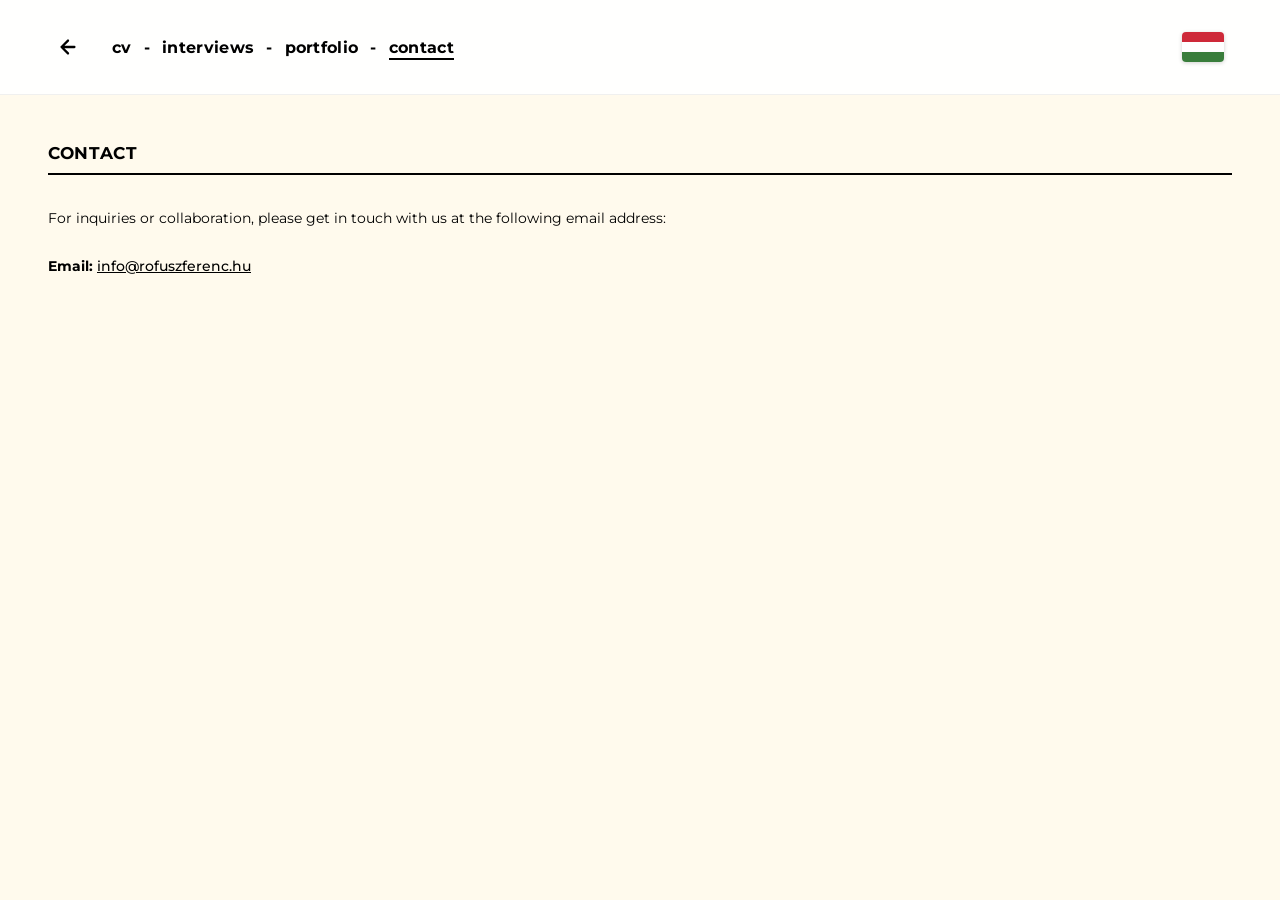
==== contact.html @ 28bcc5e5 "elso" ====
<!DOCTYPE html>
<html lang="en">
<head>
    <meta charset="UTF-8">
    <meta name="viewport" content="width=device-width, initial-scale=1.0">
    <title>Contact | Ferenc Rofusz</title>
    <meta name="description" content="Contact information for Ferenc Rofusz, Academy Award-winning animation director.">
    <link rel="preconnect" href="https://fonts.googleapis.com">
    <link rel="preconnect" href="https://fonts.gstatic.com" crossorigin>
    <link href="https://fonts.googleapis.com/css2?family=Montserrat:wght@400;500;700;800&display=swap" rel="stylesheet">
    <link rel="stylesheet" href="style-interviews-contact.css">
    <script src="script-interviews-contact.js" defer></script>
</head>
<body>
    <header class="top-bar" id="top-bar">
        <div class="top-bar-left">
            <a href="index.html" class="back-arrow" id="back-arrow" title="Back to home">
                <svg viewBox="0 0 24 24" xmlns="http://www.w3.org/2000/svg">
                    <path d="M19 12H5M5 12L12 19M5 12L12 5" stroke-linecap="round" stroke-linejoin="round"/>
                </svg>
            </a>
            <button class="menu-toggle" id="menu-toggle" aria-label="Toggle navigation" aria-expanded="false">
                <span class="hamburger-line"></span>
                <span class="hamburger-line"></span>
                <span class="hamburger-line"></span>
            </button>
            <nav class="cv-nav" id="cv-navigation">
                <a href="cv.html" id="nav-cv">cv</a>
                <span class="separator">-</span>
                <a href="interviews.html" id="nav-interviews">interviews</a>
                <span class="separator">-</span>
                <a href="portfolio.html" id="nav-portfolio">portfolio</a>
                <span class="separator">-</span>
                <a href="contact.html" id="nav-contact" class="active-page">contact</a>
            </nav>
        </div>
        <div class="top-bar-right">
            <button class="lang-toggle" id="lang-toggle" title="Switch language" aria-label="Switch language">
                <svg id="flag-icon" viewBox="0 0 28 20" xmlns="http://www.w3.org/2000/svg">
                </svg>
            </button>
        </div>
    </header>
    <div class="menu-backdrop" id="menu-backdrop"></div>

    <main class="contact-container">
        <!-- Hungarian content -->
        <section id="hun-contact" class="page-section">
            <h2 style="font-size: 1.05rem; font-weight: 700; margin-bottom: 2rem; padding-bottom: 0.6rem; border-bottom: 2px solid #000000; text-transform: uppercase; letter-spacing: 0.04em;">Kapcsolat</h2>
            <div style="font-size: 0.88rem; line-height: 1.7; color: #000000;">
                <p style="margin-bottom: 1.5rem;">Kérdés vagy együttműködési szándék esetén az alábbi elérhetőségen veheti fel velünk a kapcsolatot:</p>
                <div style="margin-top: 1rem;">
                    <p><strong>E-mail:</strong> <a href="mailto:info@rofuszferenc.hu" style="color: #000000; text-decoration: underline; font-weight: 500;">info@rofuszferenc.hu</a></p>
                </div>
            </div>
        </section>

        <!-- English content -->
        <section id="eng-contact" class="page-section hidden">
            <h2 style="font-size: 1.05rem; font-weight: 700; margin-bottom: 2rem; padding-bottom: 0.6rem; border-bottom: 2px solid #000000; text-transform: uppercase; letter-spacing: 0.04em;">Contact</h2>
            <div style="font-size: 0.88rem; line-height: 1.7; color: #000000;">
                <p style="margin-bottom: 1.5rem;">For inquiries or collaboration, please get in touch with us at the following email address:</p>
                <div style="margin-top: 1rem;">
                    <p><strong>Email:</strong> <a href="mailto:info@rofuszferenc.hu" style="color: #000000; text-decoration: underline; font-weight: 500;">info@rofuszferenc.hu</a></p>
                </div>
            </div>
        </section>
    </main>
</body>
</html>
---- style-interviews-contact.css ----
* {
    margin: 0;
    padding: 0;
    box-sizing: border-box;
}

body {
    background-color: #fffaed;
    color: #000000;
    font-family: 'Montserrat', -apple-system, BlinkMacSystemFont, "Segoe UI", Roboto, Helvetica, Arial, sans-serif;
}

/* Top Bar */
.top-bar {
    display: flex;
    align-items: center;
    justify-content: space-between;
    padding: 1.5rem 3rem;
    position: sticky;
    top: 0;
    background-color: rgba(255, 255, 255, 0.92);
    backdrop-filter: blur(12px);
    -webkit-backdrop-filter: blur(12px);
    z-index: 100;
    border-bottom: 1px solid rgba(0, 0, 0, 0.06);
}

.top-bar-left {
    display: flex;
    align-items: center;
    gap: 1.5rem;
}

/* Back Arrow */
.back-arrow {
    display: inline-flex;
    align-items: center;
    justify-content: center;
    width: 40px;
    height: 40px;
    border-radius: 50%;
    text-decoration: none;
    color: #000000;
    font-size: 1.4rem;
    transition: background-color 0.25s ease, transform 0.25s ease;
}

.back-arrow:hover {
    background-color: rgba(0, 0, 0, 0.06);
    transform: translateX(-2px);
}

.back-arrow svg {
    width: 22px;
    height: 22px;
    stroke: currentColor;
    stroke-width: 2.5;
    fill: none;
}

/* Navigation */
.cv-nav {
    display: flex;
    align-items: center;
    gap: 0.75rem;
    font-size: 1rem;
    font-weight: 500;
    letter-spacing: 0.02em;
}

.cv-nav a {
    color: #000000;
    text-decoration: none;
    text-transform: lowercase;
    position: relative;
    padding: 0.2rem 0;
    transition: color 0.3s ease;
    font-weight: 700;
}

.cv-nav a::after {
    content: '';
    position: absolute;
    width: 100%;
    transform: scaleX(0);
    height: 1.5px;
    bottom: 0;
    left: 0;
    background-color: #000000;
    transform-origin: bottom right;
    transition: transform 0.3s cubic-bezier(0.16, 1, 0.3, 1);
}

.cv-nav a:hover {
    color: #333333;
}

.cv-nav a:hover::after {
    transform: scaleX(1);
    transform-origin: bottom left;
}

.cv-nav .separator {
    color: #000000;
    font-weight: 700;
    user-select: none;
}

/* Highlight the current active page link */
.cv-nav a.active-page::after {
    transform: scaleX(1);
    transform-origin: bottom left;
}

/* Language Flag Button */
.lang-toggle {
    display: inline-flex;
    align-items: center;
    justify-content: center;
    cursor: pointer;
    border: none;
    background: none;
    padding: 8px;
    border-radius: 8px;
    transition: background-color 0.25s ease, transform 0.2s ease;
}

.lang-toggle:hover {
    background-color: rgba(0, 0, 0, 0.06);
    transform: scale(1.1);
}

.lang-toggle svg {
    width: 42px;
    height: 30px;
    border-radius: 4px;
    overflow: hidden;
    box-shadow: 0 1px 4px rgba(0, 0, 0, 0.18);
}

/* Top Bar Right */
.top-bar-right {
    display: flex;
    align-items: center;
    gap: 1.5rem;
}

/* Menu Toggle (Hamburger) */
.menu-toggle {
    display: none; /* Hidden on desktop */
    position: relative;
    width: 28px;
    height: 20px;
    background: transparent;
    border: none;
    cursor: pointer;
    flex-direction: column;
    justify-content: space-between;
    padding: 0;
    z-index: 105;
}

.menu-toggle .hamburger-line {
    display: block;
    width: 100%;
    height: 3px;
    background-color: #000000;
    border-radius: 3px;
    transition: transform 0.3s cubic-bezier(0.16, 1, 0.3, 1), 
                opacity 0.3s ease;
    transform-origin: center;
}

/* Active hamburger animation */
.menu-toggle.active .hamburger-line:nth-child(1) {
    transform: translateY(8.5px) rotate(45deg);
}

.menu-toggle.active .hamburger-line:nth-child(2) {
    opacity: 0;
    transform: scale(0);
}

.menu-toggle.active .hamburger-line:nth-child(3) {
    transform: translateY(-8.5px) rotate(-45deg);
}

/* Layout Containers */
.interviews-container,
.contact-container {
    max-width: 1400px;
    margin: 0 auto;
    padding: 3rem 3rem 5rem;
    animation: fadeIn 0.6s ease forwards;
}

.page-section {
    opacity: 1;
    transition: opacity 0.35s ease;
}

.page-section.hidden {
    display: none;
}

/* Animation */
@keyframes fadeIn {
    from {
        opacity: 0;
        transform: translateY(12px);
    }
    to {
        opacity: 1;
        transform: translateY(0);
    }
}

/* Backdrop Overlay */
.menu-backdrop {
    display: none;
}

/* Shared media queries */
@media (max-width: 1024px) {
    .interviews-container,
    .contact-container {
        max-width: 850px;
        padding: 2rem 2rem 4rem;
    }
}

@media (max-width: 768px) {
    .menu-toggle {
        display: flex; /* Show hamburger button */
    }

    .menu-backdrop {
        display: block;
        position: fixed;
        top: 0;
        left: 0;
        width: 100vw;
        height: 100vh;
        background-color: rgba(0, 0, 0, 0.08);
        z-index: 90;
        opacity: 0;
        visibility: hidden;
        transition: opacity 0.35s ease, visibility 0.35s ease;
    }

    .menu-backdrop.active {
        opacity: 1;
        visibility: visible;
    }

    .top-bar {
        background-color: rgba(255, 255, 255, 1) !important;
        backdrop-filter: none !important;
        -webkit-backdrop-filter: none !important;
    }

    .top-bar-left .cv-nav {
        position: absolute;
        top: 100%;
        left: 0;
        width: 100%;
        background-color: rgba(255, 255, 255, 0.5) !important;
        backdrop-filter: blur(4px) !important;
        -webkit-backdrop-filter: blur(4px) !important;
        z-index: 110;
        border-bottom: 1px solid rgba(0, 0, 0, 0.08);
        flex-direction: column;
        align-items: stretch;
        gap: 0;
        padding: 0.5rem 0;
        max-height: 0;
        opacity: 0;
        overflow: hidden;
        visibility: hidden;
        transition: max-height 0.4s cubic-bezier(0.16, 1, 0.3, 1), 
                    opacity 0.35s ease, 
                    visibility 0.35s ease;
        box-shadow: 0 10px 30px rgba(0, 0, 0, 0.08);
    }

    .top-bar-left .cv-nav.active {
        max-height: 350px;
        opacity: 1;
        visibility: visible;
    }

    .top-bar-left .cv-nav a {
        display: block;
        padding: 1.2rem 2rem;
        width: 100%;
        text-align: center;
        font-size: 1.1rem;
        font-weight: 700;
        letter-spacing: 0.05em;
        border-bottom: 1px solid rgba(0, 0, 0, 0.04);
        transition: background-color 0.2s ease, color 0.2s ease;
    }

    .top-bar-left .cv-nav a:hover,
    .top-bar-left .cv-nav a:active {
        background-color: rgba(0, 0, 0, 0.03);
    }

    .top-bar-left .cv-nav a:last-child {
        border-bottom: none;
    }

    .top-bar-left .cv-nav a::after {
        display: none !important;
    }

    .top-bar-left .cv-nav .separator {
        display: none !important;
    }
}

@media (max-width: 600px) {
    .top-bar {
        padding: 1rem 1.2rem;
    }

    .top-bar-left {
        gap: 0.75rem;
    }

    .cv-nav {
        gap: 0.35rem;
        font-size: clamp(0.7rem, 3.5vw, 0.9rem);
    }

    .interviews-container,
    .contact-container {
        padding: 1.5rem 1.2rem 3rem;
    }

    .back-arrow {
        width: 34px;
        height: 34px;
    }

    .back-arrow svg {
        width: 18px;
        height: 18px;
    }
}

/* Video Section styles */
.video-stack {
    display: flex;
    flex-direction: column;
    gap: 3.5rem;
    margin-top: 2rem;
    max-width: 850px;
    width: 100%;
}

.video-item {
    display: flex;
    flex-direction: column;
    gap: 0.75rem;
}

.video-title {
    font-size: 0.9rem;
    font-weight: 700;
    color: #000000;
    text-transform: uppercase;
    letter-spacing: 0.03em;
    line-height: 1.4;
}

.video-description {
    font-size: 0.83rem;
    color: #555555;
    line-height: 1.6;
    margin-bottom: 0.2rem;
}

.video-wrapper {
    position: relative;
    width: 100%;
    padding-bottom: 56.25%; /* 16:9 aspect ratio */
    height: 0;
    border-radius: 8px;
    overflow: hidden;
    box-shadow: 0 10px 30px rgba(0, 0, 0, 0.08);
    transition: transform 0.4s cubic-bezier(0.16, 1, 0.3, 1), box-shadow 0.4s ease;
}

.video-wrapper iframe {
    position: absolute;
    top: 0;
    left: 0;
    width: 100%;
    height: 100%;
    border: none;
}

.video-wrapper:hover {
    transform: translateY(-4px);
    box-shadow: 0 15px 35px rgba(0, 0, 0, 0.12);
}
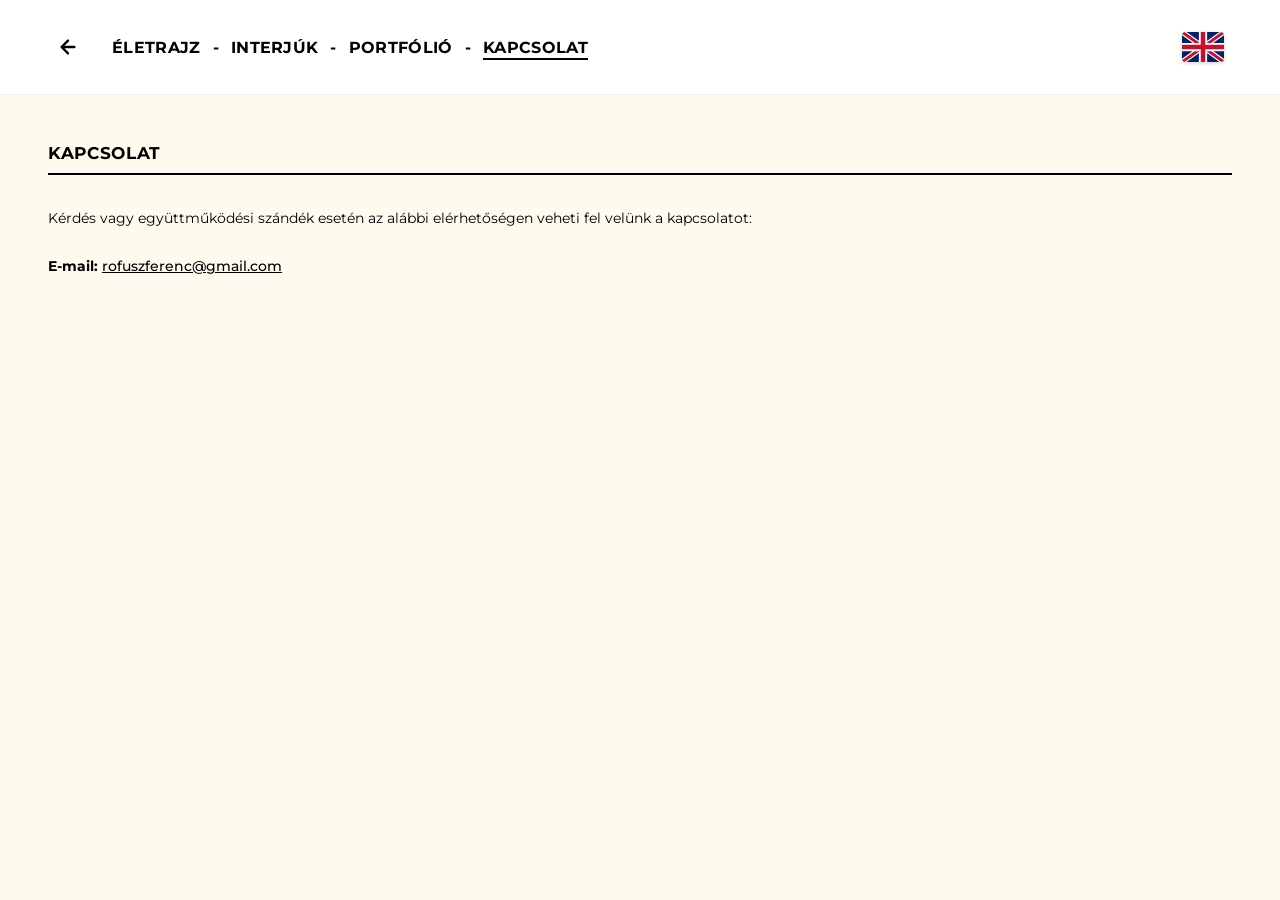
==== commit 60e48115: "evszamok javitva, magyarabb oldal, fooldal uj stil" ====
--- a/contact.html
+++ b/contact.html
@@ -25,13 +25,13 @@
                 <span class="hamburger-line"></span>
             </button>
             <nav class="cv-nav" id="cv-navigation">
-                <a href="cv.html" id="nav-cv">cv</a>
+                <a href="cv.html" id="nav-cv" data-hu="ÉLETRAJZ" data-en="CV">ÉLETRAJZ</a>
                 <span class="separator">-</span>
-                <a href="interviews.html" id="nav-interviews">interviews</a>
+                <a href="interviews.html" id="nav-interviews" data-hu="INTERJÚK" data-en="INTERVIEWS">INTERJÚK</a>
                 <span class="separator">-</span>
-                <a href="portfolio.html" id="nav-portfolio">portfolio</a>
+                <a href="portfolio.html" id="nav-portfolio" data-hu="PORTFÓLIÓ" data-en="PORTFOLIO">PORTFÓLIÓ</a>
                 <span class="separator">-</span>
-                <a href="contact.html" id="nav-contact" class="active-page">contact</a>
+                <a href="contact.html" id="nav-contact" class="active-page" data-hu="KAPCSOLAT" data-en="CONTACT">KAPCSOLAT</a>
             </nav>
         </div>
         <div class="top-bar-right">
@@ -50,7 +50,7 @@
             <div style="font-size: 0.88rem; line-height: 1.7; color: #000000;">
                 <p style="margin-bottom: 1.5rem;">Kérdés vagy együttműködési szándék esetén az alábbi elérhetőségen veheti fel velünk a kapcsolatot:</p>
                 <div style="margin-top: 1rem;">
-                    <p><strong>E-mail:</strong> <a href="mailto:info@rofuszferenc.hu" style="color: #000000; text-decoration: underline; font-weight: 500;">info@rofuszferenc.hu</a></p>
+                    <p><strong>E-mail:</strong> <a href="mailto:rofuszferenc@gmail.com" style="color: #000000; text-decoration: underline; font-weight: 500;">rofuszferenc@gmail.com</a></p>
                 </div>
             </div>
         </section>
@@ -61,7 +61,7 @@
             <div style="font-size: 0.88rem; line-height: 1.7; color: #000000;">
                 <p style="margin-bottom: 1.5rem;">For inquiries or collaboration, please get in touch with us at the following email address:</p>
                 <div style="margin-top: 1rem;">
-                    <p><strong>Email:</strong> <a href="mailto:info@rofuszferenc.hu" style="color: #000000; text-decoration: underline; font-weight: 500;">info@rofuszferenc.hu</a></p>
+                    <p><strong>E-mail:</strong> <a href="mailto:rofuszferenc@gmail.com" style="color: #000000; text-decoration: underline; font-weight: 500;">rofuszferenc@gmail.com</a></p>
                 </div>
             </div>
         </section>
--- a/style-interviews-contact.css
+++ b/style-interviews-contact.css
@@ -71,7 +71,7 @@
 .cv-nav a {
     color: #000000;
     text-decoration: none;
-    text-transform: lowercase;
+    text-transform: uppercase;
     position: relative;
     padding: 0.2rem 0;
     transition: color 0.3s ease;
@@ -147,7 +147,8 @@
 
 /* Menu Toggle (Hamburger) */
 .menu-toggle {
-    display: none; /* Hidden on desktop */
+    display: none;
+    /* Hidden on desktop */
     position: relative;
     width: 28px;
     height: 20px;
@@ -166,8 +167,8 @@
     height: 3px;
     background-color: #000000;
     border-radius: 3px;
-    transition: transform 0.3s cubic-bezier(0.16, 1, 0.3, 1), 
-                opacity 0.3s ease;
+    transition: transform 0.3s cubic-bezier(0.16, 1, 0.3, 1),
+        opacity 0.3s ease;
     transform-origin: center;
 }
 
@@ -209,6 +210,7 @@
         opacity: 0;
         transform: translateY(12px);
     }
+
     to {
         opacity: 1;
         transform: translateY(0);
@@ -222,6 +224,7 @@
 
 /* Shared media queries */
 @media (max-width: 1024px) {
+
     .interviews-container,
     .contact-container {
         max-width: 850px;
@@ -231,7 +234,8 @@
 
 @media (max-width: 768px) {
     .menu-toggle {
-        display: flex; /* Show hamburger button */
+        display: flex;
+        /* Show hamburger button */
     }
 
     .menu-backdrop {
@@ -277,9 +281,9 @@
         opacity: 0;
         overflow: hidden;
         visibility: hidden;
-        transition: max-height 0.4s cubic-bezier(0.16, 1, 0.3, 1), 
-                    opacity 0.35s ease, 
-                    visibility 0.35s ease;
+        transition: max-height 0.4s cubic-bezier(0.16, 1, 0.3, 1),
+            opacity 0.35s ease,
+            visibility 0.35s ease;
         box-shadow: 0 10px 30px rgba(0, 0, 0, 0.08);
     }
 
@@ -384,7 +388,8 @@
 .video-wrapper {
     position: relative;
     width: 100%;
-    padding-bottom: 56.25%; /* 16:9 aspect ratio */
+    padding-bottom: 56.25%;
+    /* 16:9 aspect ratio */
     height: 0;
     border-radius: 8px;
     overflow: hidden;
@@ -404,5 +409,4 @@
 .video-wrapper:hover {
     transform: translateY(-4px);
     box-shadow: 0 15px 35px rgba(0, 0, 0, 0.12);
-}
-
+}
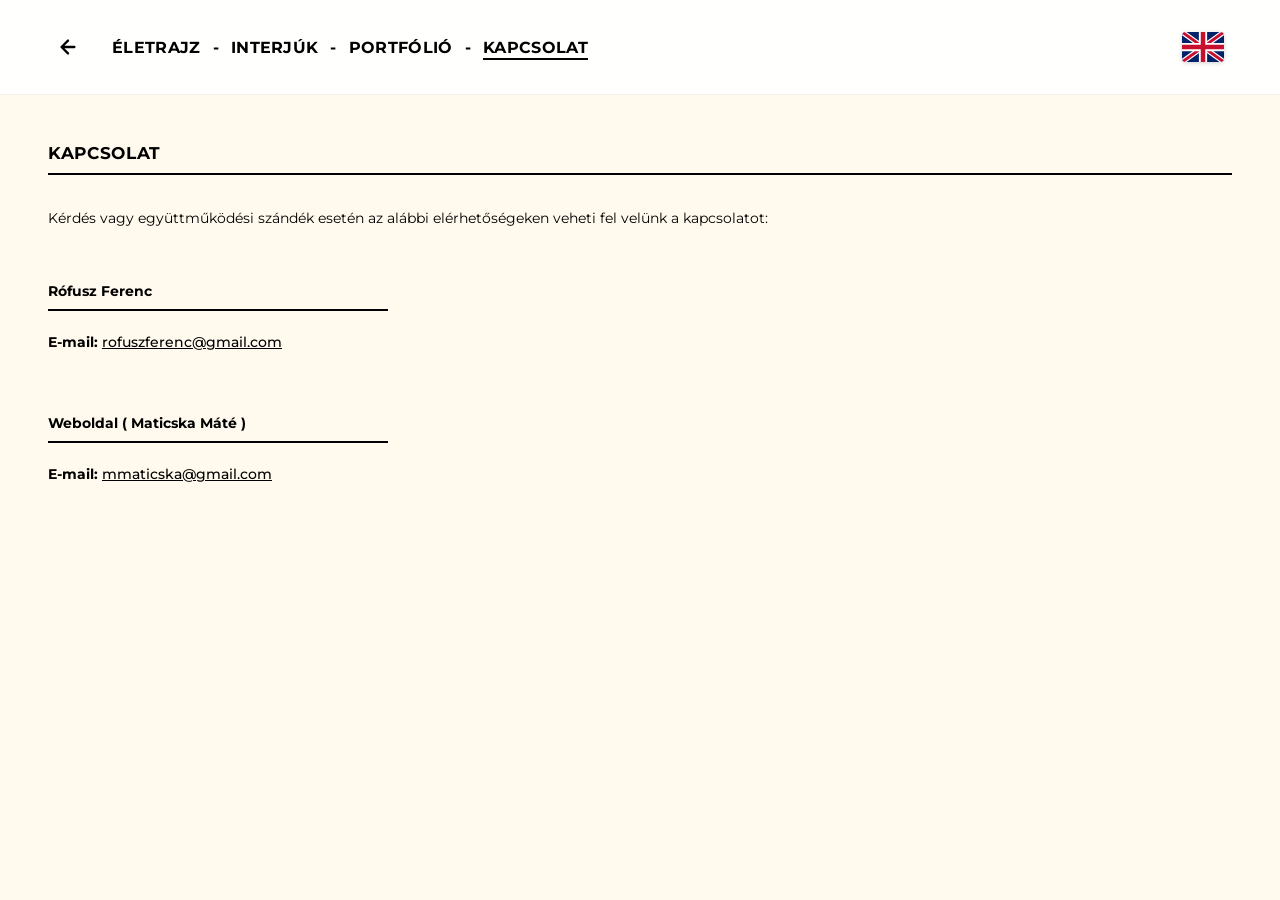
==== commit aa4bc306: "contacts update" ====
--- a/contact.html
+++ b/contact.html
@@ -1,5 +1,6 @@
 <!DOCTYPE html>
 <html lang="en">
+
 <head>
     <meta charset="UTF-8">
     <meta name="viewport" content="width=device-width, initial-scale=1.0">
@@ -11,12 +12,13 @@
     <link rel="stylesheet" href="style-interviews-contact.css">
     <script src="script-interviews-contact.js" defer></script>
 </head>
+
 <body>
     <header class="top-bar" id="top-bar">
         <div class="top-bar-left">
             <a href="index.html" class="back-arrow" id="back-arrow" title="Back to home">
                 <svg viewBox="0 0 24 24" xmlns="http://www.w3.org/2000/svg">
-                    <path d="M19 12H5M5 12L12 19M5 12L12 5" stroke-linecap="round" stroke-linejoin="round"/>
+                    <path d="M19 12H5M5 12L12 19M5 12L12 5" stroke-linecap="round" stroke-linejoin="round" />
                 </svg>
             </a>
             <button class="menu-toggle" id="menu-toggle" aria-label="Toggle navigation" aria-expanded="false">
@@ -31,7 +33,8 @@
                 <span class="separator">-</span>
                 <a href="portfolio.html" id="nav-portfolio" data-hu="PORTFÓLIÓ" data-en="PORTFOLIO">PORTFÓLIÓ</a>
                 <span class="separator">-</span>
-                <a href="contact.html" id="nav-contact" class="active-page" data-hu="KAPCSOLAT" data-en="CONTACT">KAPCSOLAT</a>
+                <a href="contact.html" id="nav-contact" class="active-page" data-hu="KAPCSOLAT"
+                    data-en="CONTACT">KAPCSOLAT</a>
             </nav>
         </div>
         <div class="top-bar-right">
@@ -46,25 +49,44 @@
     <main class="contact-container">
         <!-- Hungarian content -->
         <section id="hun-contact" class="page-section">
-            <h2 style="font-size: 1.05rem; font-weight: 700; margin-bottom: 2rem; padding-bottom: 0.6rem; border-bottom: 2px solid #000000; text-transform: uppercase; letter-spacing: 0.04em;">Kapcsolat</h2>
+            <h2
+                style="font-size: 1.05rem; font-weight: 700; margin-bottom: 2rem; padding-bottom: 0.6rem; border-bottom: 2px solid #000000; text-transform: uppercase; letter-spacing: 0.04em;">
+                Kapcsolat</h2>
             <div style="font-size: 0.88rem; line-height: 1.7; color: #000000;">
-                <p style="margin-bottom: 1.5rem;">Kérdés vagy együttműködési szándék esetén az alábbi elérhetőségen veheti fel velünk a kapcsolatot:</p>
-                <div style="margin-top: 1rem;">
+                <p style="margin-bottom: 3rem;">Kérdés vagy együttműködési szándék esetén az alábbi elérhetőségeken veheti fel velünk a kapcsolatot:</p>
+
+                <div style="margin-bottom: 3.5rem;">
+                    <h3 style="font-size: 0.9rem; font-weight: 700; border-bottom: 2px solid #000000; padding-bottom: 0.4rem; margin-bottom: 1.2rem; max-width: 340px;">Rófusz Ferenc</h3>
                     <p><strong>E-mail:</strong> <a href="mailto:rofuszferenc@gmail.com" style="color: #000000; text-decoration: underline; font-weight: 500;">rofuszferenc@gmail.com</a></p>
+                </div>
+
+                <div>
+                    <h3 style="font-size: 0.9rem; font-weight: 700; border-bottom: 2px solid #000000; padding-bottom: 0.4rem; margin-bottom: 1.2rem; max-width: 340px;">Weboldal ( Maticska Máté )</h3>
+                    <p><strong>E-mail:</strong> <a href="mailto:mmaticska@gmail.com" style="color: #000000; text-decoration: underline; font-weight: 500;">mmaticska@gmail.com</a></p>
                 </div>
             </div>
         </section>
 
         <!-- English content -->
         <section id="eng-contact" class="page-section hidden">
-            <h2 style="font-size: 1.05rem; font-weight: 700; margin-bottom: 2rem; padding-bottom: 0.6rem; border-bottom: 2px solid #000000; text-transform: uppercase; letter-spacing: 0.04em;">Contact</h2>
+            <h2
+                style="font-size: 1.05rem; font-weight: 700; margin-bottom: 2rem; padding-bottom: 0.6rem; border-bottom: 2px solid #000000; text-transform: uppercase; letter-spacing: 0.04em;">
+                Contact</h2>
             <div style="font-size: 0.88rem; line-height: 1.7; color: #000000;">
-                <p style="margin-bottom: 1.5rem;">For inquiries or collaboration, please get in touch with us at the following email address:</p>
-                <div style="margin-top: 1rem;">
+                <p style="margin-bottom: 3rem;">For inquiries or collaboration, please get in touch with us at the following contact information:</p>
+
+                <div style="margin-bottom: 3.5rem;">
+                    <h3 style="font-size: 0.9rem; font-weight: 700; border-bottom: 2px solid #000000; padding-bottom: 0.4rem; margin-bottom: 1.2rem; max-width: 340px;">Ferenc Rófusz</h3>
                     <p><strong>E-mail:</strong> <a href="mailto:rofuszferenc@gmail.com" style="color: #000000; text-decoration: underline; font-weight: 500;">rofuszferenc@gmail.com</a></p>
+                </div>
+
+                <div>
+                    <h3 style="font-size: 0.9rem; font-weight: 700; border-bottom: 2px solid #000000; padding-bottom: 0.4rem; margin-bottom: 1.2rem; max-width: 340px;">Website ( Máté Maticska )</h3>
+                    <p><strong>E-mail:</strong> <a href="mailto:mmaticska@gmail.com" style="color: #000000; text-decoration: underline; font-weight: 500;">mmaticska@gmail.com</a></p>
                 </div>
             </div>
         </section>
     </main>
 </body>
+
 </html>
